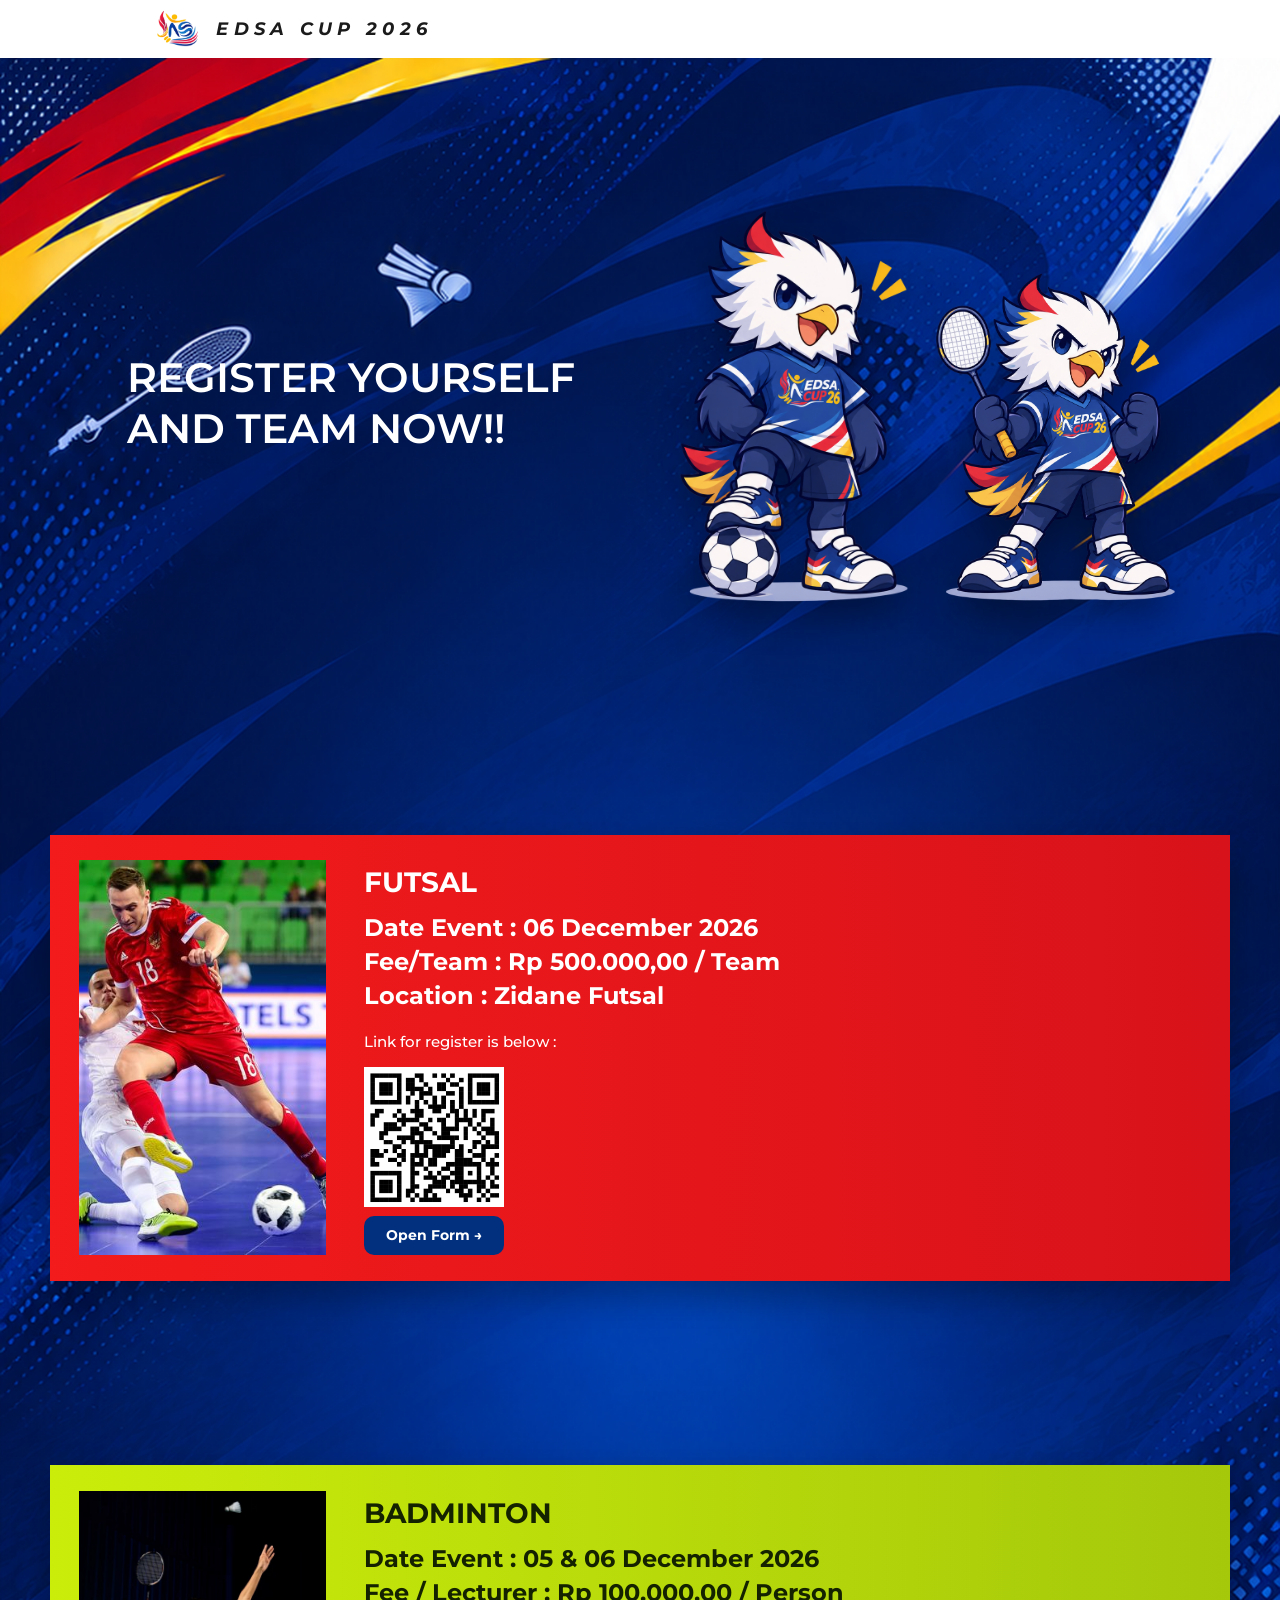
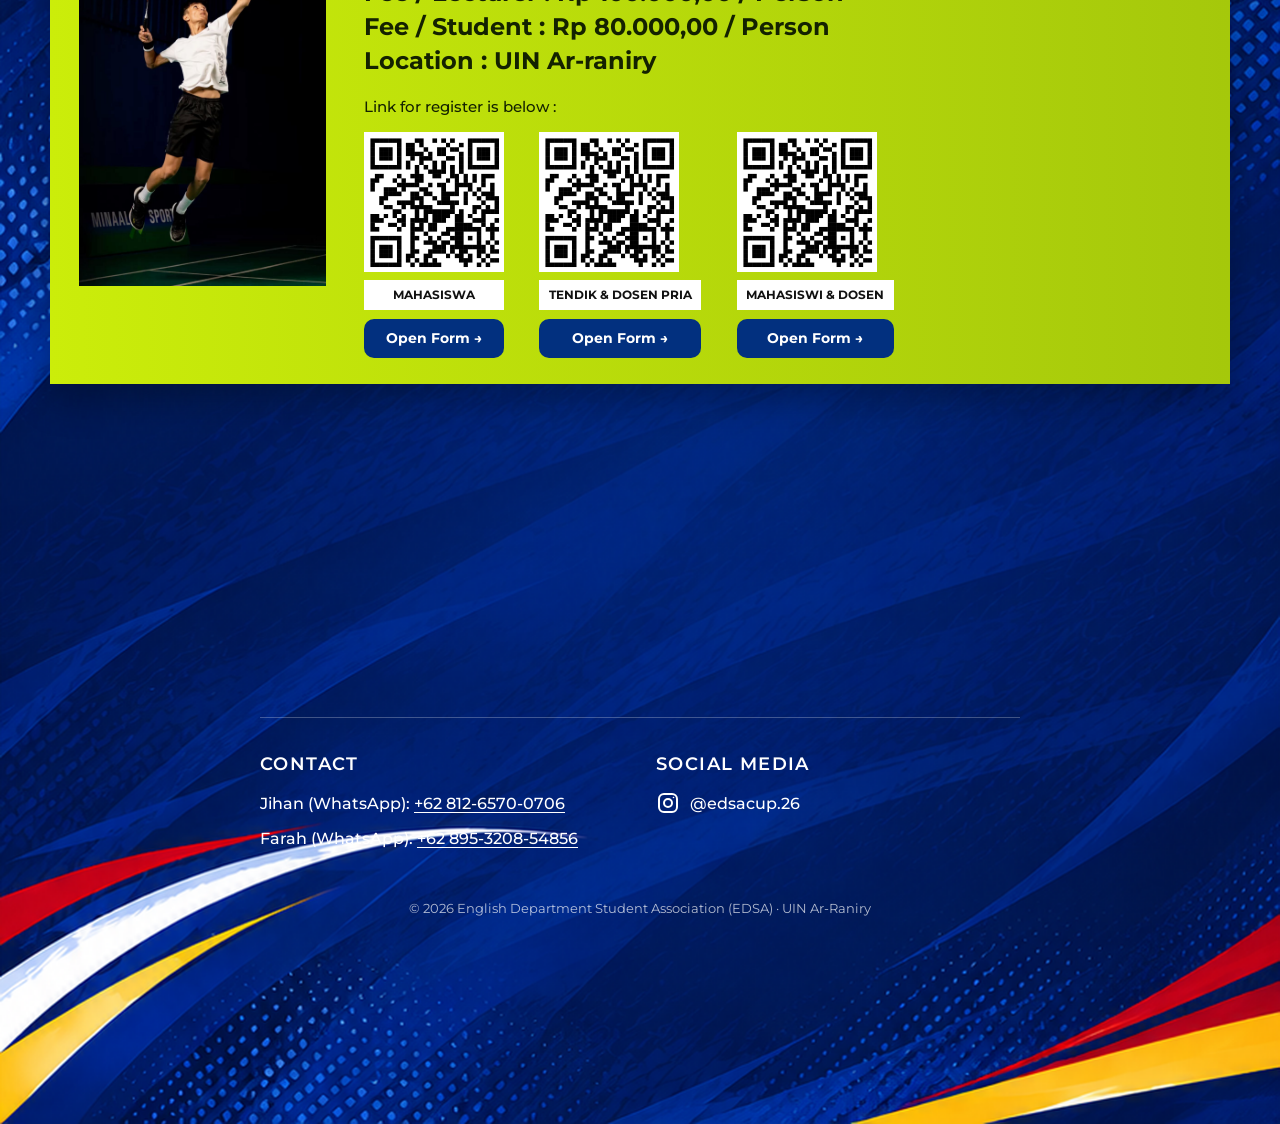
==== register.html @ 4c6a43a2 "Add files via upload" ====
<!DOCTYPE html>
<html lang="en">
<head>
  <meta charset="UTF-8">
  <meta name="viewport" content="width=device-width, initial-scale=1.0">
  <title>Register | EDSA Cup 2026</title>
  <meta name="description" content="Register yourself and your team for EDSA Cup 26 - Futsal and Badminton tournament.">
  <link rel="icon" href="Picture/Logo%20only.png">

  <link rel="preconnect" href="https://fonts.googleapis.com">
  <link rel="preconnect" href="https://fonts.gstatic.com" crossorigin>
  <link href="https://fonts.googleapis.com/css2?family=Montserrat:ital,wght@0,400;0,500;0,600;0,700;0,800;1,700&display=swap" rel="stylesheet">

  <link rel="stylesheet" href="style.css">
  <link rel="stylesheet" href="register.css">
</head>
<body>

  <!-- NAVBAR (klik logo = kembali ke halaman utama) -->
  <header class="navbar" id="navbar">
    <a href="index.html" class="navbar__brand">
      <img src="Picture/Logo%20only.png" alt="EDSA Cup logo" class="navbar__logo">
      <span class="navbar__title">EDSA CUP 2026</span>
    </a>
  </header>

  <main class="page page--register">

    <!-- HERO -->
    <section class="reg-hero">
      <div class="container reg-hero__inner">
        <h1 class="reg-hero__title reveal">REGISTER YOURSELF AND TEAM NOW!!</h1>

        <div class="reg-hero__eagles reveal">
          <img src="Picture/eagle%20ball.png" alt="EDSA Cup eagle mascot with a futsal ball" class="eagle eagle--ball">
          <img src="Picture/eagle%20badminton.png" alt="EDSA Cup eagle mascot with a badminton racket" class="eagle eagle--badminton">
        </div>
      </div>
    </section>

    <!-- COMPETITIONS -->
    <section class="reg-section reg-section--futsal">
      <div class="container">

        <!-- FUTSAL -->
        <article class="reg-card reg-card--futsal reveal" id="futsal">
          <img src="Picture/futsal.jpg" alt="Futsal player" class="reg-card__img">

          <div class="reg-card__body">
            <h2 class="reg-card__title">FUTSAL</h2>
            <p class="reg-card__line">Date Event : 06 December 2026</p>
            <p class="reg-card__line">Fee/Team : Rp 500.000,00 / Team</p>
            <p class="reg-card__line">Location : Zidane Futsal</p>

            <p class="reg-card__hint">Link for register is below :</p>

            <div class="qr-group">
              <div class="qr-item">
                <a class="qr-item__code" href="https://forms.gle/BmJQwj8B6Z753ERd7" target="_blank" rel="noopener noreferrer" aria-label="Open the futsal registration form">
                  <img src="Picture/fustal.png" alt="QR code for the futsal registration form">
                </a>
                <a class="qr-item__btn" href="https://forms.gle/BmJQwj8B6Z753ERd7" target="_blank" rel="noopener noreferrer">Open Form &rarr;</a>
              </div>
            </div>
          </div>
        </article>

      </div>
    </section>

    <section class="reg-section reg-section--badminton">
      <div class="container">

        <!-- BADMINTON -->
        <article class="reg-card reg-card--badminton reveal" id="badminton">
          <img src="Picture/badminton.jpg" alt="Badminton player" class="reg-card__img">

          <div class="reg-card__body">
            <h2 class="reg-card__title">BADMINTON</h2>
            <p class="reg-card__line">Date Event : 05 &amp; 06 December 2026</p>
            <p class="reg-card__line">Fee / Lecturer : Rp 100.000,00 / Person</p>
            <p class="reg-card__line">Fee / Student : Rp 80.000,00 / Person</p>
            <p class="reg-card__line">Location : UIN Ar-raniry</p>

            <p class="reg-card__hint">Link for register is below :</p>

            <div class="qr-group">
              <!-- 1. Mahasiswa -->
              <div class="qr-item">
                <a class="qr-item__code" href="https://forms.gle/Wh4Ls9g2iyHeZZzT7" target="_blank" rel="noopener noreferrer" aria-label="Open the registration form for Mahasiswa">
                  <img src="Picture/MAHASISWA.png" alt="QR code for the Mahasiswa registration form">
                </a>
                <span class="qr-item__label">MAHASISWA</span>
                <a class="qr-item__btn" href="https://forms.gle/Wh4Ls9g2iyHeZZzT7" target="_blank" rel="noopener noreferrer">Open Form &rarr;</a>
              </div>

              <!-- 2. Tendik & Dosen Pria -->
              <div class="qr-item">
                <a class="qr-item__code" href="https://forms.gle/krANKop5i1KvjSXS6" target="_blank" rel="noopener noreferrer" aria-label="Open the registration form for Tendik and Dosen Pria">
                  <img src="Picture/DOSEN%20DAN%20TENDIK.png" alt="QR code for the Tendik and Dosen Pria registration form">
                </a>
                <span class="qr-item__label">TENDIK &amp; DOSEN PRIA</span>
                <a class="qr-item__btn" href="https://forms.gle/krANKop5i1KvjSXS6" target="_blank" rel="noopener noreferrer">Open Form &rarr;</a>
              </div>

              <!-- 3. Mahasiswi & Dosen -->
              <div class="qr-item">
                <a class="qr-item__code" href="https://forms.gle/it4MQAWgKXTfe8nGA" target="_blank" rel="noopener noreferrer" aria-label="Open the registration form for Mahasiswi and Dosen">
                  <img src="Picture/mahasiswi%20dan%20dosen.png" alt="QR code for the Mahasiswi and Dosen registration form">
                </a>
                <span class="qr-item__label">MAHASISWI &amp; DOSEN</span>
                <a class="qr-item__btn" href="https://forms.gle/it4MQAWgKXTfe8nGA" target="_blank" rel="noopener noreferrer">Open Form &rarr;</a>
              </div>
            </div>
          </div>
        </article>

      </div>
    </section>

    <!-- FOOTER: contact only -->
    <footer class="footer" id="contact">
      <div class="container footer__inner">
        <div class="footer__info">
          <div class="footer__col">
            <h3 class="footer__heading">CONTACT</h3>
            <ul class="contact-list" id="contact-list">
              <!-- Diisi otomatis dari script.js (CONFIG.contacts) -->
            </ul>
          </div>

          <div class="footer__col">
            <h3 class="footer__heading">SOCIAL MEDIA</h3>
            <ul class="contact-list">
              <li>
                <a href="#" class="social-link" id="instagram-link" target="_blank" rel="noopener noreferrer">
                  <svg class="social-link__icon" viewBox="0 0 24 24" fill="none" stroke="currentColor" stroke-width="2" stroke-linecap="round" stroke-linejoin="round" aria-hidden="true">
                    <rect x="3" y="3" width="18" height="18" rx="5"></rect>
                    <circle cx="12" cy="12" r="4"></circle>
                    <circle cx="17.5" cy="6.5" r="0.8" fill="currentColor" stroke="none"></circle>
                  </svg>
                  <span id="instagram-text">Instagram</span>
                </a>
              </li>
            </ul>
          </div>
        </div>

        <p class="footer__copy">&copy; 2026 English Department Student Association (EDSA) &middot; UIN Ar-Raniry</p>
      </div>
    </footer>

  </main>

  <!-- script.js yang sama dengan halaman utama (isi contact & Instagram diambil dari CONFIG di sana) -->
  <script src="script.js"></script>
</body>
</html>
---- style.css ----
/* ==========================================================
   EDSA CUP 2026 - style.css
   ========================================================== */

:root {
  --blue-dark: #02307f;
  --blue: #0a3fa5;
  --blue-light: #5d7fb8;
  --purple: #4b3f9a;
  --purple-hover: #5c4fb5;
  --red: #f81414;
  --lime: #dcf50c;
  --white: #ffffff;
  --radius: 18px;
  --nav-h: 58px;
  --font: "Montserrat", system-ui, -apple-system, "Segoe UI", sans-serif;
}

*,
*::before,
*::after {
  box-sizing: border-box;
}

html {
  scroll-behavior: smooth;
  scroll-padding-top: var(--nav-h);
}

body {
  margin: 0;
  font-family: var(--font);
  color: var(--white);
  background: var(--blue-dark);
  line-height: 1.6;
  -webkit-font-smoothing: antialiased;
}

img {
  max-width: 100%;
  display: block;
}

p {
  margin: 0 0 0.6rem;
}

.container {
  width: min(1180px, 100% - 3rem);
  margin-inline: auto;
}

.section-title {
  font-size: clamp(1.4rem, 2.6vw, 2rem);
  font-weight: 600;
  letter-spacing: 0.01em;
  margin: 0 0 1.4rem;
}

/* ---------- INTRO VIDEO ---------- */
body.is-intro {
  overflow: hidden;
}

.intro {
  position: fixed;
  inset: 0;
  height: 100vh;
  height: 100dvh;
  z-index: 300;
  background: #ffffff; /* samakan dengan warna background videonya */
  display: flex;
  align-items: center;
  justify-content: center;
  transition: transform 0.95s cubic-bezier(0.77, 0, 0.18, 1);
  will-change: transform;
}

.intro.is-hidden {
  transform: translateY(-100%);
  pointer-events: none;
}

.intro__video {
  width: 100%;
  height: 100%;
  object-fit: cover; /* video memenuhi seluruh layar, tanpa garis/pinggiran */
}

/* tombol skip disembunyikan */
.intro__skip {
  display: none;
}

/* ---------- NAVBAR ---------- */
.navbar {
  position: fixed;
  inset: 0 0 auto 0;
  height: var(--nav-h);
  background: var(--white);
  display: flex;
  align-items: center;
  z-index: 100;
  transition: box-shadow 0.3s ease;
}

.navbar.is-scrolled {
  box-shadow: 0 4px 18px rgba(0, 0, 0, 0.25);
}

.navbar__brand {
  display: flex;
  align-items: center;
  gap: 0.9rem;
  margin-left: clamp(1rem, 12vw, 170px);
  text-decoration: none;
}

.navbar__logo {
  height: 40px;
  width: auto;
}

.navbar__title {
  color: #1b1b1b;
  font-weight: 700;
  font-style: italic;
  font-size: 1.1rem;
  letter-spacing: 0.3em;
}

/* ---------- PAGE BACKGROUND ---------- */
/* Tiap section punya background sendiri (frame 1920x1000, rasio 1.92:1).
   min-height: 52.08vw = tinggi frame asli, jadi gambar tampil utuh dan
   sambungan antar section tetap pas. */
.page {
  padding-top: var(--nav-h);
  background-color: var(--blue-dark);
}

.hero,
.about,
.competition,
.footer {
  background-color: var(--blue-dark);
  background-repeat: no-repeat;
  background-position: center;
  background-size: cover;
}

.hero {
  background-image: url("Background/bg-hero.png");
}

.about {
  background-image: url("Background/bg-about.png");
}

.competition {
  background-image: url("Background/bg-competition.png");
}

.footer {
  background-image: url("Background/bg-footer.png");
}

/* ---------- HERO ---------- */
.hero {
  position: relative;
  min-height: max(640px, 52.08vw);
  display: flex;
  align-items: center;
  padding: 3rem 0 6rem;
}

.hero__inner {
  width: min(1180px, 100% - 3rem);
  margin-inline: auto;
  display: grid;
  grid-template-columns: 1.5fr 1fr;
  align-items: start;
  gap: 2rem;
}

.hero__main {
  display: flex;
  flex-direction: column;
  align-items: flex-start;
  gap: 2.2rem;
  padding-top: 1rem;
}

.hero__logo {
  width: min(780px, 100%);
  filter: drop-shadow(0 10px 24px rgba(0, 0, 0, 0.3));
}

.btn-register {
  display: inline-block;
  background: var(--purple);
  color: var(--white);
  font-weight: 700;
  font-size: 1.05rem;
  letter-spacing: 0.02em;
  text-decoration: none;
  padding: 0.85rem 2.2rem;
  border-radius: 14px;
  margin-left: 2rem;
  box-shadow: 0 8px 22px rgba(20, 10, 80, 0.35);
  transition: transform 0.2s ease, background 0.2s ease, box-shadow 0.2s ease;
}

.btn-register:hover,
.btn-register:focus-visible {
  background: var(--purple-hover);
  transform: translateY(-3px);
  box-shadow: 0 12px 28px rgba(20, 10, 80, 0.45);
}

/* glass card */
.date-card {
  margin-top: 4.2rem;
  padding: 1.6rem 1.8rem;
  border-radius: 34px;
  background: rgba(255, 255, 255, 0.14);
  border: 1px solid rgba(255, 255, 255, 0.3);
  backdrop-filter: blur(10px);
  -webkit-backdrop-filter: blur(10px);
  box-shadow: 0 10px 30px rgba(0, 0, 0, 0.15);
}

.date-card__title {
  margin: 0 0 0.8rem;
  font-size: 1.6rem;
  font-weight: 600;
}

.date-card p {
  font-size: 0.98rem;
  font-weight: 500;
  margin-bottom: 0.45rem;
}

.date-card__note {
  margin-top: 0.8rem;
}

/* ---------- ABOUT ---------- */
.about {
  min-height: 52.08vw;
  display: flex;
  align-items: center;
  padding: 5rem 0 6rem;
}

.about__inner {
  display: grid;
  grid-template-columns: 1.6fr 1fr;
  align-items: center;
  gap: 2rem;
}

.about__text p {
  font-size: 1.02rem;
  font-weight: 500;
  margin-bottom: 0.4rem;
}

.about__art {
  width: 100%;
  max-width: 380px;
  justify-self: end;
  opacity: 0.75;
}

/* ---------- COMPETITION ---------- */
.competition {
  min-height: 52.08vw;
  display: flex;
  align-items: center;
  padding: 4rem 0 6rem;
}

.comp-grid {
  display: grid;
  grid-template-columns: repeat(2, 1fr);
  gap: 3rem;
}

.comp-card {
  display: flex;
  gap: 1.6rem;
  padding: 1rem;
  min-height: 320px;
  transition: transform 0.25s ease, box-shadow 0.25s ease;
}

.comp-card:hover {
  transform: translateY(-6px);
  box-shadow: 0 18px 36px rgba(0, 0, 0, 0.35);
}

.comp-card--futsal {
  background: var(--red);
}

.comp-card--badminton {
  background: var(--lime);
}

.comp-card__img {
  width: 46%;
  height: 100%;
  min-height: 290px;
  object-fit: cover;
  flex-shrink: 0;
}

.comp-card__body {
  display: flex;
  flex-direction: column;
  align-items: flex-start;
  padding-top: 0.2rem;
}

.comp-card__title {
  margin: 0 0 0.6rem;
  font-size: clamp(1.4rem, 2.4vw, 2rem);
  font-weight: 600;
  color: var(--white);
}

.comp-card__date {
  font-weight: 600;
  margin-bottom: 1.2rem;
}

.comp-card--futsal .comp-card__date {
  color: var(--white);
}

.comp-card--badminton .comp-card__date {
  color: #1a2a00;
}

.comp-card__btn {
  margin-top: auto;
  margin-bottom: 0.4rem;
  display: inline-block;
  padding: 0.6rem 1.5rem;
  border-radius: 12px;
  background: var(--blue-dark);
  color: var(--white);
  font-weight: 700;
  font-size: 0.9rem;
  text-decoration: none;
  transition: transform 0.2s ease, background 0.2s ease;
}

.comp-card__btn:hover,
.comp-card__btn:focus-visible {
  background: var(--purple);
  transform: translateY(-2px);
}

/* ---------- FOOTER ---------- */
.footer {
  min-height: 52.08vw;
  display: flex;
  align-items: center;
  padding: 4rem 0 2rem;
  text-align: center;
}

.footer__inner {
  margin-inline: auto;
}

.footer__inner {
  display: flex;
  flex-direction: column;
  align-items: center;
  gap: 1rem;
}

.footer__logo {
  width: min(280px, 70%);
}

.footer__cta {
  font-size: 1.15rem;
  font-weight: 600;
  margin: 0.4rem 0 0;
}

.footer .btn-register {
  margin-left: 0;
}

.footer__info {
  width: 100%;
  margin-top: 2rem;
  padding-top: 2rem;
  border-top: 1px solid rgba(255, 255, 255, 0.25);
  display: grid;
  grid-template-columns: repeat(2, 1fr);
  gap: 2rem;
  text-align: left;
  max-width: 760px;
}

.footer__heading {
  margin: 0 0 0.8rem;
  font-size: 1.1rem;
  font-weight: 600;
  letter-spacing: 0.08em;
}

.contact-list {
  list-style: none;
  margin: 0;
  padding: 0;
  display: flex;
  flex-direction: column;
  gap: 0.6rem;
  font-weight: 500;
}

.contact-list a {
  color: var(--white);
  text-underline-offset: 3px;
}

.contact-list a:hover,
.contact-list a:focus-visible {
  color: var(--lime);
}

.social-link {
  display: inline-flex;
  align-items: center;
  gap: 0.6rem;
  text-decoration: none;
}

.social-link__icon {
  width: 24px;
  height: 24px;
}

.footer__copy {
  margin-top: 2rem;
  font-size: 0.8rem;
  opacity: 0.7;
}

/* ---------- REVEAL ON SCROLL ---------- */
.reveal {
  opacity: 0;
  transform: translateY(26px);
  transition: opacity 0.7s ease, transform 0.7s ease;
}

.reveal.is-visible {
  opacity: 1;
  transform: none;
}

/* the hover transform on cards should win after reveal */
.comp-card.reveal.is-visible:hover {
  transform: translateY(-6px);
}

/* ---------- RESPONSIVE ---------- */
@media (max-width: 960px) {
  .hero {
    min-height: auto;
    padding-bottom: 4rem;
  }

  .hero__inner,
  .about__inner {
    grid-template-columns: 1fr;
  }

  .hero__main {
    align-items: center;
    text-align: center;
  }

  .btn-register {
    margin-left: 0;
  }

  .date-card {
    margin-top: 1rem;
  }

  .about__art {
    justify-self: center;
    max-width: 300px;
  }

  .comp-grid {
    grid-template-columns: 1fr;
    gap: 2rem;
  }
}

@media (max-width: 600px) {
  .footer__info {
    grid-template-columns: 1fr;
    text-align: center;
  }

  .social-link {
    justify-content: center;
  }
}

@media (max-width: 560px) {
  :root {
    --nav-h: 54px;
  }

  .navbar__brand {
    margin-left: 1rem;
    gap: 0.6rem;
  }

  .navbar__logo {
    height: 34px;
  }

  .navbar__title {
    font-size: 0.9rem;
    letter-spacing: 0.2em;
  }

  .about {
    padding: 3rem 0 4rem;
  }

  .comp-card {
    flex-direction: column;
    min-height: 0;
  }

  .comp-card__img {
    width: 100%;
    height: 240px;
    min-height: 0;
  }

  .comp-card__btn {
    margin-top: 0.4rem;
  }
}

@media (prefers-reduced-motion: reduce) {
  html {
    scroll-behavior: auto;
  }

  .reveal {
    opacity: 1;
    transform: none;
    transition: none;
  }
}
---- register.css ----
/* ==========================================================
   EDSA CUP 2026 - register.css
   Dipakai bersama style.css (navbar, footer, font, reveal).
   ========================================================== */

/* ---------- BACKGROUND (frame 1920x1000, sama seperti halaman utama) ----------
   Urutan frame dari atas ke bawah:
   hero -> futsal -> badminton -> footer
   min-height: 52.08vw = tinggi frame asli, jadi gambar tampil utuh dan
   sambungan antar section tetap pas. */
.page--register {
  background-color: var(--blue-dark);
}

.reg-hero,
.reg-section {
  display: flex;
  align-items: center;
  min-height: 52.08vw;
  background-color: var(--blue-dark);
  background-repeat: no-repeat;
  background-position: center;
  background-size: cover;
}

.reg-hero {
  background-image: url("Background/bg-hero2.png");
  padding: 4.5rem 0 3rem;
}

.reg-section--futsal {
  background-image: url("Background/bg-about.png");
  padding: 4rem 0;
}

.reg-section--badminton {
  background-image: url("Background/bg-competition.png");
  padding: 4rem 0;
}

/* ---------- HERO ---------- */
.reg-hero__inner {
  display: grid;
  grid-template-columns: 1fr 1.1fr;
  align-items: center;
  gap: 2rem;
  min-height: 340px;
}

.reg-hero__title {
  margin: 0;
  max-width: 540px;
  padding-left: clamp(0rem, 6vw, 6rem);
  font-size: clamp(1.7rem, 3.2vw, 2.6rem);
  font-weight: 600;
  line-height: 1.25;
}

.reg-hero__eagles {
  display: flex;
  justify-content: center;
  align-items: flex-end;
}

.eagle {
  width: 50%;
  max-width: 380px;
  height: auto;
  filter: drop-shadow(0 14px 18px rgba(0, 0, 0, 0.35));
}

.eagle--badminton {
  margin-left: -6%;
}

/* ---------- COMPETITION CARDS ---------- */
.reg-card {
  display: grid;
  grid-template-columns: minmax(170px, 22%) 1fr;
  gap: clamp(1.2rem, 3vw, 2.4rem);
  align-items: start;
  padding: 1.6rem 1.8rem;
  scroll-margin-top: calc(var(--nav-h) + 16px);
  box-shadow: 0 16px 34px rgba(0, 0, 0, 0.3);
}

.reg-card--futsal {
  background: linear-gradient(90deg, #f31b1b 0%, #d8121a 100%);
  color: var(--white);
}

.reg-card--badminton {
  background: linear-gradient(90deg, #cbed0a 0%, #a5c80b 100%);
  color: #142200;
}

.reg-card__img {
  width: 100%;
  height: auto;
  aspect-ratio: 5 / 8;
  object-fit: cover;
}

.reg-card__title {
  margin: 0 0 0.3rem;
  font-size: clamp(1.3rem, 2.2vw, 1.8rem);
  font-weight: 700;
}

.reg-card__line {
  margin: 0;
  font-size: clamp(1.05rem, 1.9vw, 1.55rem);
  font-weight: 700;
  line-height: 1.4;
}

.reg-card__hint {
  margin: 1.1rem 0 0.8rem;
  font-size: 0.95rem;
  font-weight: 500;
}

/* ---------- QR + BUTTONS ---------- */
.qr-group {
  display: flex;
  flex-wrap: wrap;
  gap: 1.5rem 2.2rem;
}

.qr-item {
  display: flex;
  flex-direction: column;
  align-items: stretch;
  gap: 0.55rem;
}

.qr-item__code {
  display: block;
  width: 140px;
  line-height: 0;
  background: #ffffff;
  transition: transform 0.2s ease;
}

.qr-item__code:hover,
.qr-item__code:focus-visible {
  transform: scale(1.04);
}

.qr-item__code img {
  width: 100%;
  height: auto;
}

.qr-item__label {
  display: block;
  padding: 0.3rem 0.6rem;
  background: #ffffff;
  color: #111111;
  font-size: 0.78rem;
  font-weight: 700;
  text-align: center;
}

.qr-item__btn {
  display: inline-flex;
  align-items: center;
  justify-content: center;
  padding: 0.55rem 1.1rem;
  border-radius: 10px;
  background: var(--blue-dark);
  color: var(--white);
  font-size: 0.85rem;
  font-weight: 700;
  text-decoration: none;
  white-space: nowrap;
  transition: transform 0.2s ease, background 0.2s ease;
}

.qr-item__btn:hover,
.qr-item__btn:focus-visible {
  background: var(--purple);
  transform: translateY(-2px);
}

/* ---------- RESPONSIVE ---------- */
@media (max-width: 960px) {
  .reg-hero {
    min-height: 0;
  }

  .reg-hero__inner {
    grid-template-columns: 1fr;
    min-height: 0;
    text-align: center;
    justify-items: center;
  }

  .reg-hero__title {
    padding-left: 0;
  }

  .eagle {
    max-width: 260px;
  }
}

@media (max-width: 700px) {
  .reg-hero {
    padding-top: 3rem;
  }

  .reg-card {
    grid-template-columns: 1fr;
    padding: 1.2rem;
  }

  .reg-card__img {
    aspect-ratio: 16 / 10;
    object-position: center 25%;
  }

  .qr-group {
    gap: 1.2rem 1.4rem;
  }

  .qr-item__code {
    width: 128px;
  }
}

@media (prefers-reduced-motion: reduce) {
  .qr-item__code,
  .qr-item__btn {
    transition: none;
  }
}
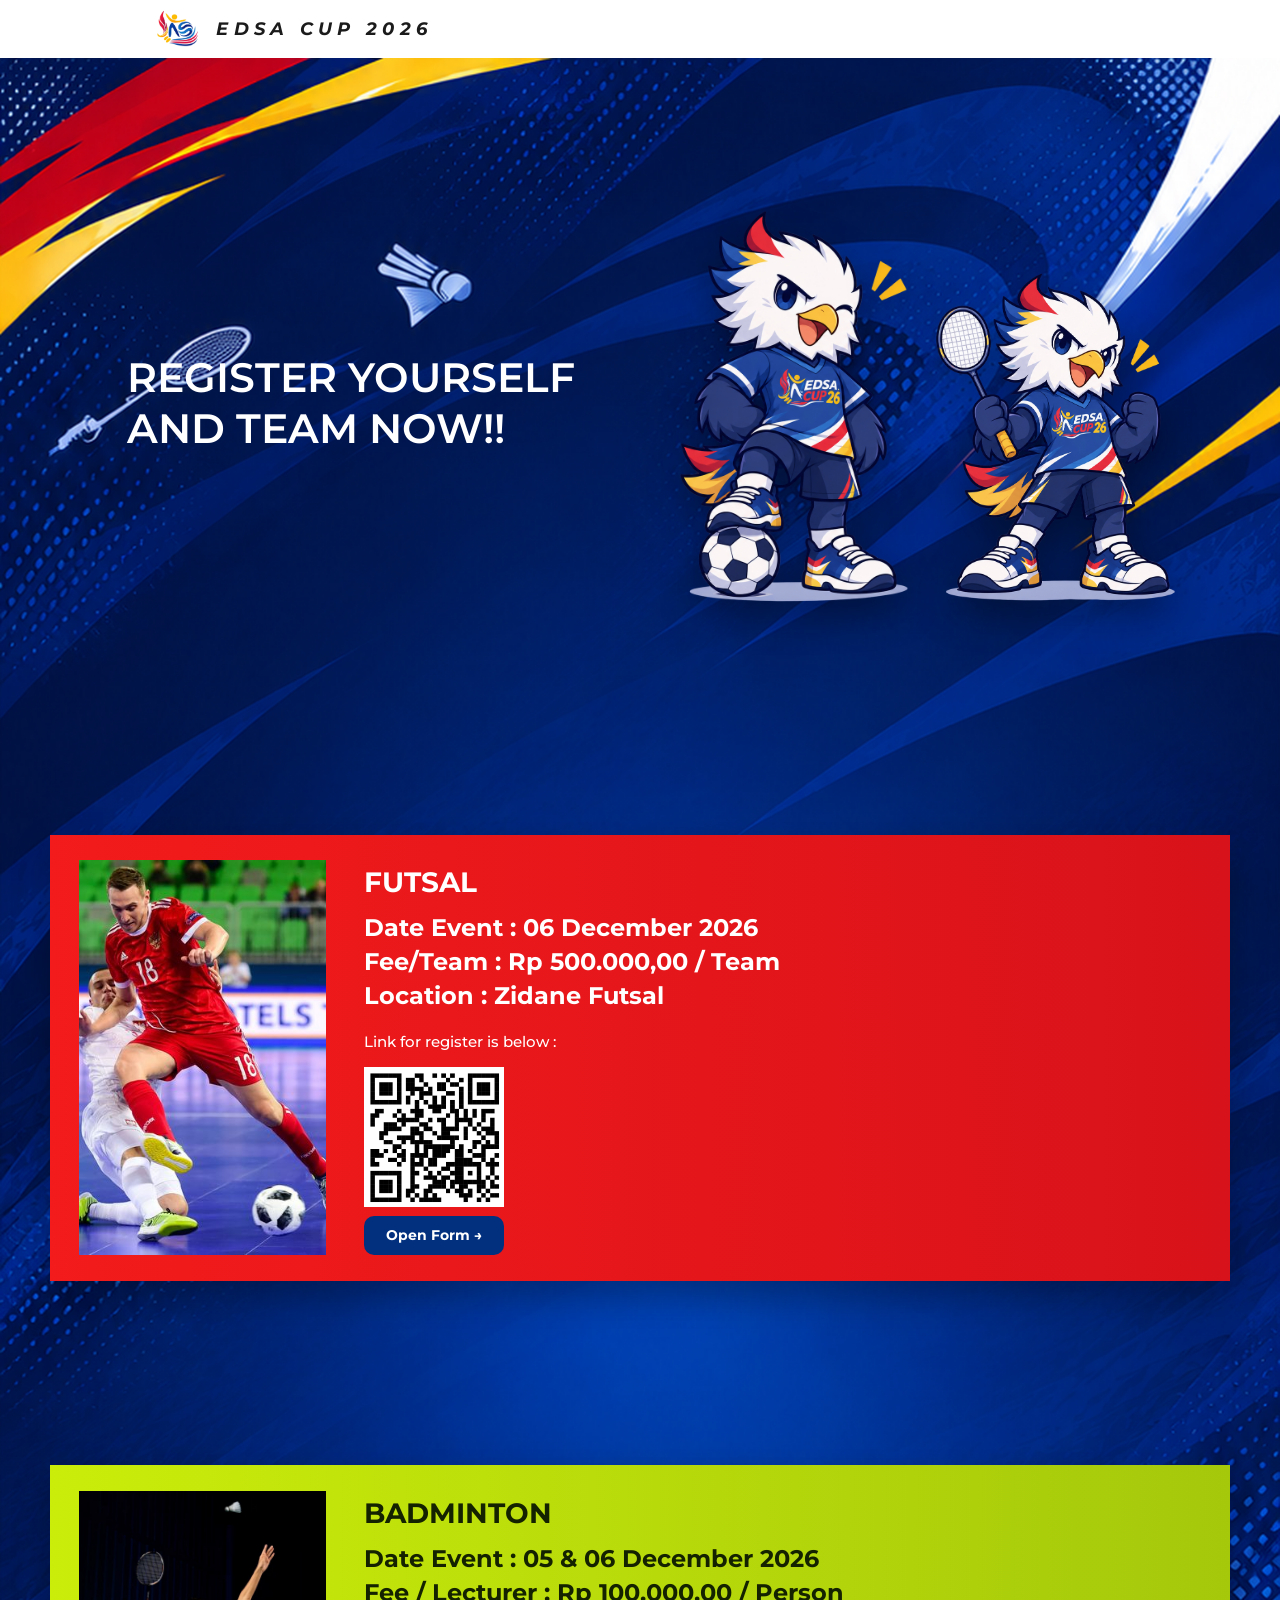
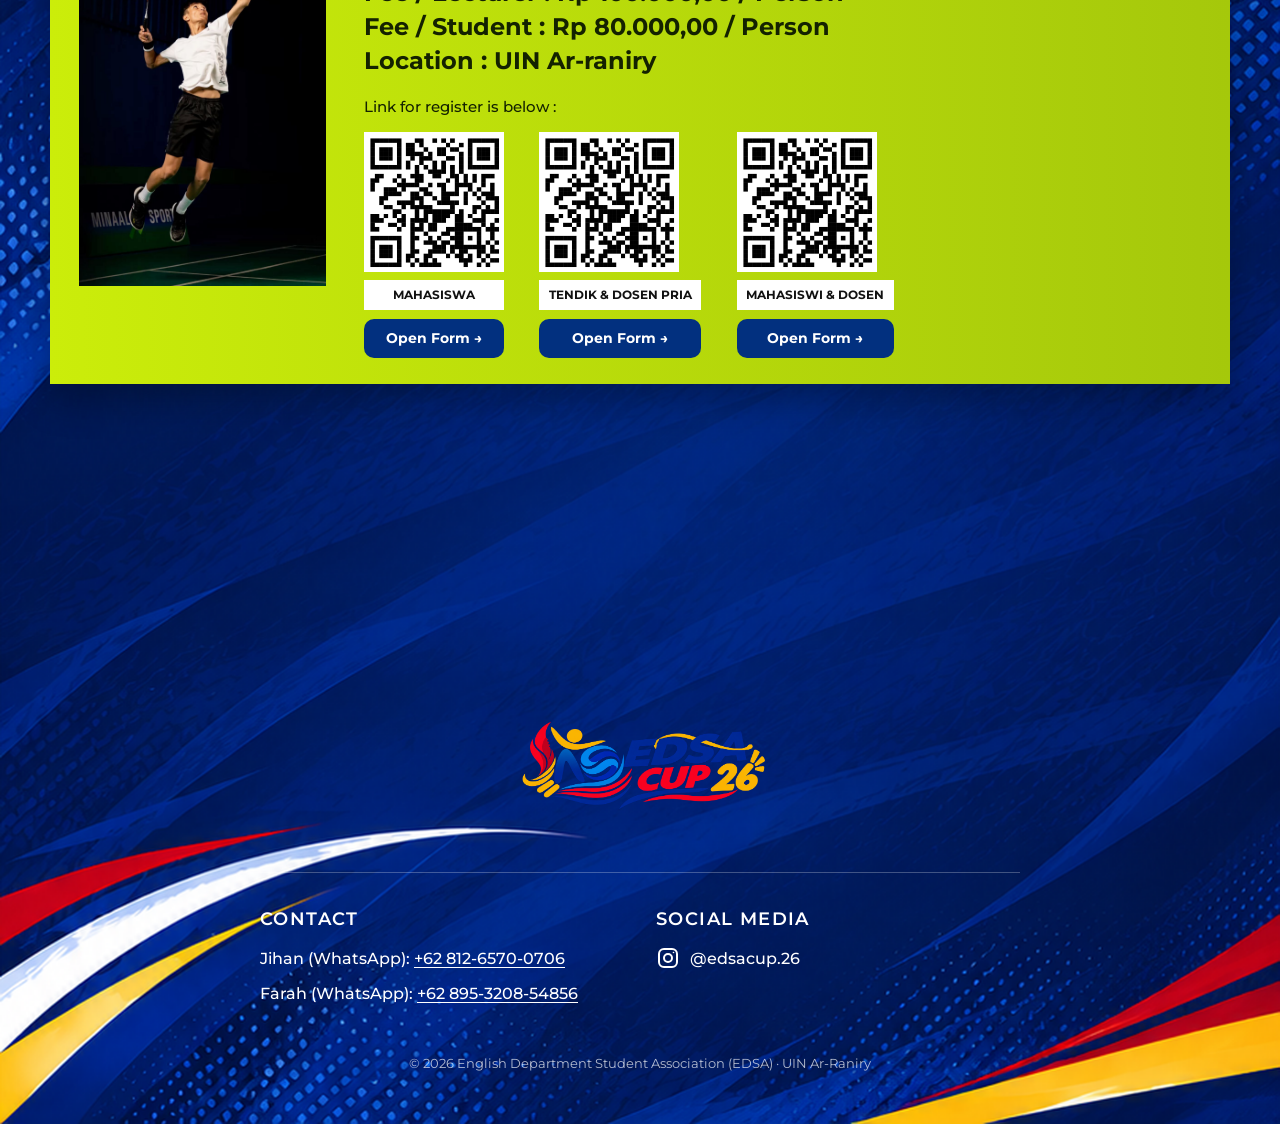
==== commit 35b73c62: "lot of change" ====
--- a/register.html
+++ b/register.html
@@ -121,6 +121,8 @@
     <!-- FOOTER: contact only -->
     <footer class="footer" id="contact">
       <div class="container footer__inner">
+        <img src="Picture/Edsa%20cup.png" alt="EDSA Cup 26" class="footer__logo">
+
         <div class="footer__info">
           <div class="footer__col">
             <h3 class="footer__heading">CONTACT</h3>
--- a/style.css
+++ b/style.css
@@ -114,6 +114,29 @@
   gap: 0.9rem;
   margin-left: clamp(1rem, 12vw, 170px);
   text-decoration: none;
+}
+
+.navbar__nav {
+  display: flex;
+  align-items: center;
+  gap: clamp(1rem, 2.5vw, 2.5rem);
+  margin-left: auto;
+  margin-right: clamp(1rem, 12vw, 170px);
+}
+
+.navbar__link {
+  color: #1b1b1b;
+  font-size: 0.95rem;
+  font-weight: 700;
+  text-decoration: none;
+  text-transform: uppercase;
+  letter-spacing: 0.08em;
+  transition: color 0.2s ease;
+}
+
+.navbar__link:hover,
+.navbar__link:focus-visible {
+  color: var(--blue);
 }
 
 .navbar__logo {
@@ -367,8 +390,8 @@
 .footer {
   min-height: 52.08vw;
   display: flex;
-  align-items: center;
-  padding: 4rem 0 2rem;
+  align-items: flex-end;
+  padding: 4rem 0 2.5rem;
   text-align: center;
 }
 
@@ -524,8 +547,19 @@
   }
 
   .navbar__brand {
-    margin-left: 1rem;
-    gap: 0.6rem;
+    margin-left: 0.75rem;
+    gap: 0.45rem;
+  }
+
+  .navbar__nav {
+    gap: 0.55rem;
+    margin-left: auto;
+    margin-right: 0.75rem;
+  }
+
+  .navbar__link {
+    font-size: 0.65rem;
+    letter-spacing: 0.02em;
   }
 
   .navbar__logo {
@@ -533,8 +567,7 @@
   }
 
   .navbar__title {
-    font-size: 0.9rem;
-    letter-spacing: 0.2em;
+    display: none;
   }
 
   .about {
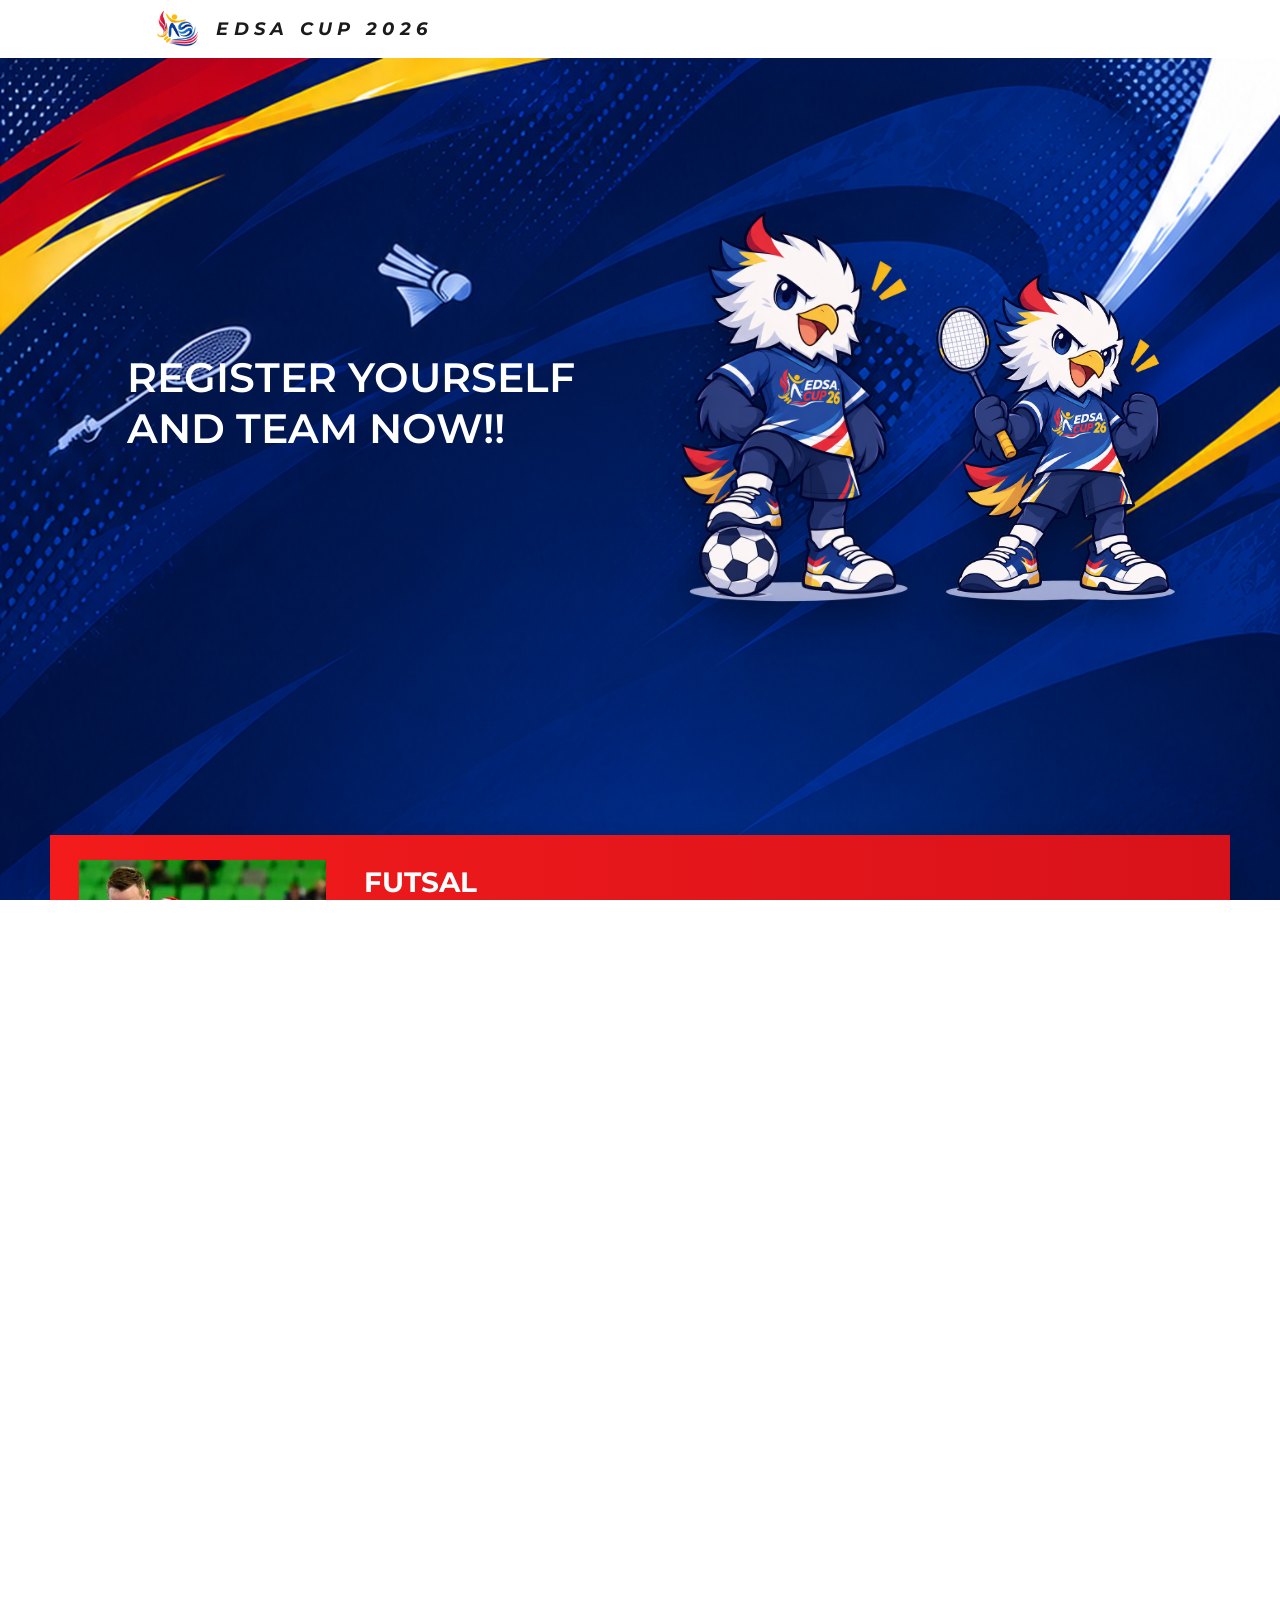
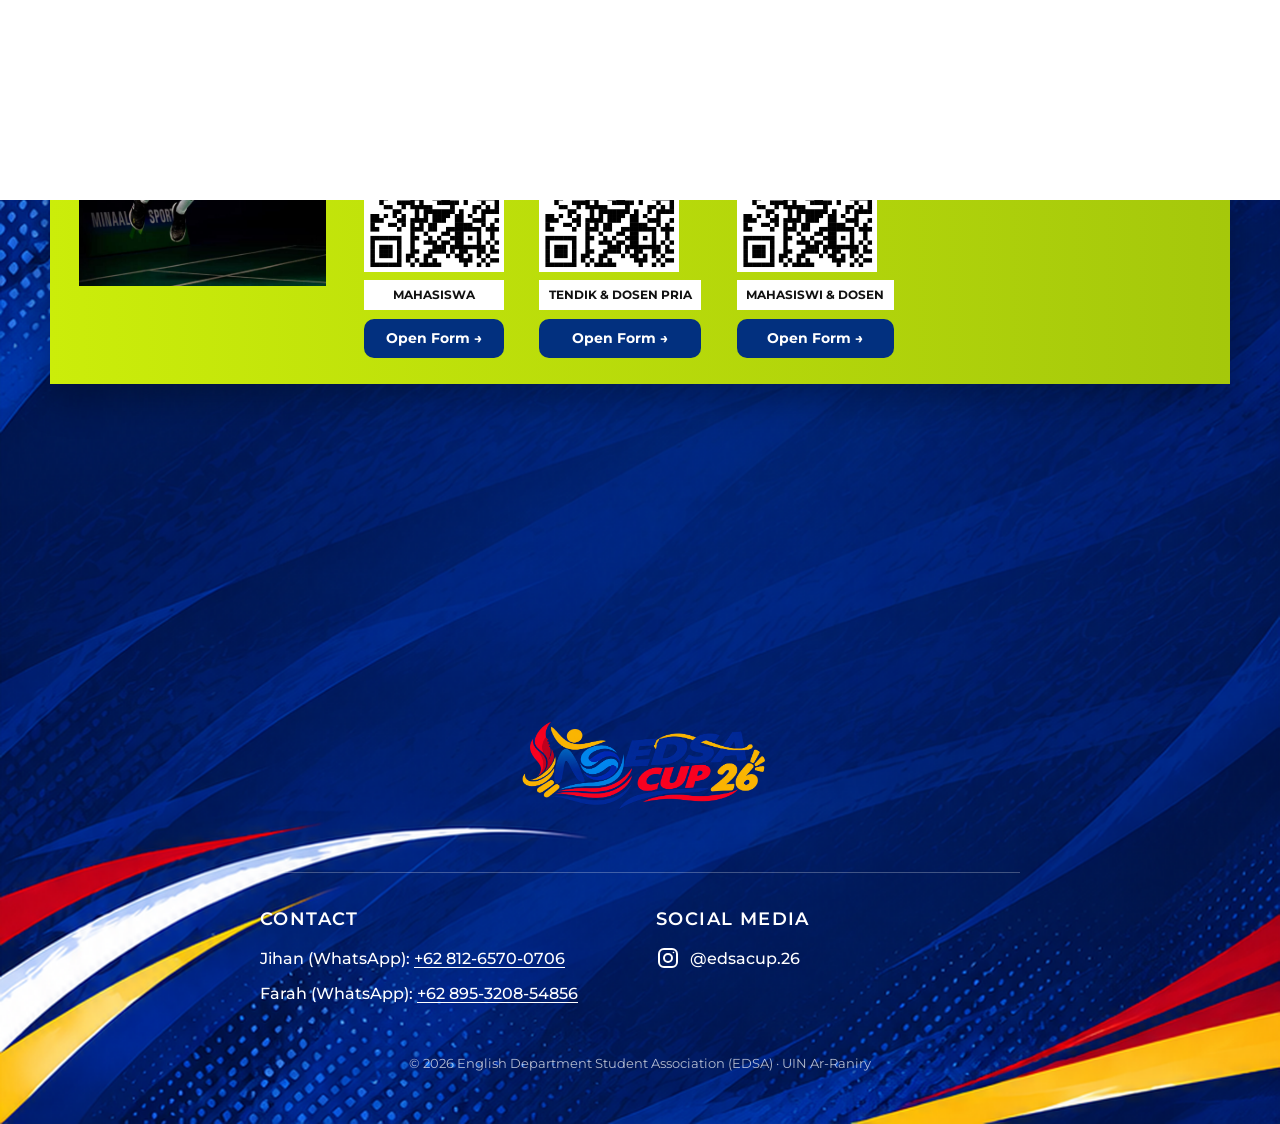
==== commit 534f4cd0: "fix bg mobile size and change date event" ====
--- a/register.html
+++ b/register.html
@@ -48,7 +48,7 @@
 
           <div class="reg-card__body">
             <h2 class="reg-card__title">FUTSAL</h2>
-            <p class="reg-card__line">Date Event : 06 December 2026</p>
+            <p class="reg-card__line">Date Event : 12 December 2026</p>
             <p class="reg-card__line">Fee/Team : Rp 500.000,00 / Team</p>
             <p class="reg-card__line">Location : Zidane Futsal</p>
 
@@ -77,7 +77,7 @@
 
           <div class="reg-card__body">
             <h2 class="reg-card__title">BADMINTON</h2>
-            <p class="reg-card__line">Date Event : 05 &amp; 06 December 2026</p>
+            <p class="reg-card__line">Date Event : 12 &amp; 13 December 2026</p>
             <p class="reg-card__line">Fee / Lecturer : Rp 100.000,00 / Person</p>
             <p class="reg-card__line">Fee / Student : Rp 80.000,00 / Person</p>
             <p class="reg-card__line">Location : UIN Ar-raniry</p>
--- a/style.css
+++ b/style.css
@@ -68,7 +68,7 @@
   height: 100vh;
   height: 100dvh;
   z-index: 300;
-  background: #ffffff; /* samakan dengan warna background videonya */
+  background: #fcfffc; /* sama persis dengan warna latar videonya saat tampil di browser */
   display: flex;
   align-items: center;
   justify-content: center;
@@ -87,9 +87,92 @@
   object-fit: cover; /* video memenuhi seluruh layar, tanpa garis/pinggiran */
 }
 
+/* HP posisi tegak: video 16:9 kalau di-cover akan terpotong parah (logo kepotong).
+   Tampilkan utuh; sisa atas-bawah sewarna dengan latar video, jadi tidak ada garis. */
+@media (orientation: portrait) {
+  .intro__video {
+    object-fit: contain;
+    transform: scale(1.18);
+  }
+}
+
 /* tombol skip disembunyikan */
 .intro__skip {
   display: none;
+}
+
+/* ---------- PAGE TRANSITION (layar putih slide antar halaman) ----------
+   Maju  : putih naik dari bawah -> di halaman baru slide ke ATAS
+   Balik : putih turun dari atas -> di halaman baru slide ke BAWAH
+   ::before = layar putih saat halaman baru dibuka
+   ::after  = layar putih yang menutup saat pindah halaman */
+body::before,
+body::after {
+  content: "";
+  position: fixed;
+  inset: 0;
+  z-index: 500;
+  background: #ffffff;
+  pointer-events: none;
+  transition: transform 0.8s cubic-bezier(0.77, 0, 0.18, 1);
+  will-change: transform;
+}
+
+/* --- masuk (halaman baru dibuka) --- */
+body::before {
+  transform: translateY(0);
+  animation: wipeFailsafe 0.01s linear 4s forwards; /* pengaman kalau JS gagal jalan */
+}
+
+body.wipe-done::before {
+  transform: translateY(-100%);   /* maju: slide ke atas */
+}
+
+body.wipe-back.wipe-done::before {
+  transform: translateY(100%);    /* balik: slide ke bawah */
+}
+
+body.wipe-skip::before {
+  display: none;
+}
+
+/* --- keluar (klik link ke halaman lain) --- */
+body::after {
+  transform: translateY(100%);    /* maju: mulai dari bawah */
+}
+
+body.wipe-from-top::after {
+  transform: translateY(-100%);   /* balik: mulai dari atas */
+}
+
+body.wipe-out::after {
+  transform: translateY(0);       /* menutup layar */
+}
+
+/* halaman dipulihkan dari cache (tombol Back/Forward) dalam keadaan tertutup putih */
+body.wipe-after-up::after {
+  transform: translateY(-100%);
+}
+
+body.wipe-after-down::after {
+  transform: translateY(100%);
+}
+
+body.wipe-reset::after {
+  transition: none;
+}
+
+@keyframes wipeFailsafe {
+  to {
+    visibility: hidden;
+  }
+}
+
+@media (prefers-reduced-motion: reduce) {
+  body::before,
+  body::after {
+    display: none;
+  }
 }
 
 /* ---------- NAVBAR ---------- */
@@ -362,8 +445,20 @@
   color: var(--white);
 }
 
-.comp-card--badminton .comp-card__date {
-  color: #1a2a00;
+.comp-card--futsal .comp-card__description {
+  color: var(--white);
+}
+
+/* kartu Badminton: semua tulisan hitam */
+.comp-card--badminton .comp-card__title,
+.comp-card--badminton .comp-card__date,
+.comp-card--badminton .comp-card__description {
+  color: #000000;
+}
+
+.comp-card__description {
+  margin-top: -0.7rem; /* rapatkan dengan baris tanggal di atasnya */
+  font-weight: 500;
 }
 
 .comp-card__btn {
@@ -452,6 +547,7 @@
 .contact-list a {
   color: var(--white);
   text-underline-offset: 3px;
+  white-space: nowrap; /* nomor telepon tidak terpotong di tanda hubung */
 }
 
 .contact-list a:hover,
@@ -534,10 +630,35 @@
   .footer__info {
     grid-template-columns: 1fr;
     text-align: center;
+    margin-top: 1.5rem;
+    padding: 1.6rem 1.2rem;
+    border: 1px solid rgba(255, 255, 255, 0.2);
+    border-radius: 22px;
+    background: rgba(2, 24, 74, 0.62);
+    -webkit-backdrop-filter: blur(6px);
+    backdrop-filter: blur(6px);
   }
 
   .social-link {
     justify-content: center;
+  }
+}
+
+/* layar sedang (HP miring / tablet kecil): judul dikecilkan supaya tidak menabrak menu */
+@media (max-width: 720px) {
+  .navbar__brand {
+    margin-left: 1.25rem;
+  }
+
+  .navbar__nav {
+    margin-right: 1.25rem;
+    flex-shrink: 0;
+  }
+
+  .navbar__title {
+    white-space: nowrap;
+    font-size: 0.85rem;
+    letter-spacing: 0.12em;
   }
 }
 
@@ -566,8 +687,15 @@
     height: 34px;
   }
 
+  /* judul tetap tampil di HP: ukurannya mengikuti lebar layar supaya muat bersama menu */
   .navbar__title {
-    display: none;
+    font-size: clamp(0.6rem, 2.7vw, 0.85rem);
+    letter-spacing: 0.12em;
+    white-space: nowrap;
+  }
+
+  .navbar__nav {
+    flex-shrink: 0;
   }
 
   .about {
@@ -600,4 +728,28 @@
     transform: none;
     transition: none;
   }
+}
+
+/* ---------- BACKGROUND HP: 4 potongan 1080 x 2200 ditumpuk jadi SATU background menerus ----------
+   Urutan atas -> bawah: m-hero, m-about, m-event, m-footer.
+   Semuanya dipasang di <main>, tiap potongan = 25% tinggi halaman dan selebar layar, jadi
+   sambungan antar potongan selalu pas berapa pun tinggi isi tiap bagian. Bagian-bagian
+   (hero/about/event/footer) dibuat transparan supaya background ini yang terlihat. */
+@media (max-width: 600px) {
+  .page {
+    background-color: #01175f;
+    background-image:
+      url("Background/m-hero.png"),
+      url("Background/m-about.png"),
+      url("Background/m-event.png"),
+      url("Background/m-footer.png");
+    background-repeat: no-repeat;
+    background-size: 100% 25%;
+    background-position: center 0%, center 33.3333%, center 66.6667%, center 100%;
+  }
+
+  .hero, .about, .competition, .footer {
+    background: none;
+    min-height: 0;
+  }
 }
--- a/register.css
+++ b/register.css
@@ -234,4 +234,27 @@
   .qr-item__btn {
     transition: none;
   }
+}
+
+/* ---------- BACKGROUND HP: 4 potongan 1080 x 2200 jadi satu background menerus (lihat style.css) ----------
+   Urutan: m-hero (judul), m-about (Futsal), m-event (Badminton), m-footer. */
+@media (max-width: 600px) {
+  .page--register {
+    background-color: #01175f;
+    background-image:
+      url("Background/m-hero.png"),
+      url("Background/m-about.png"),
+      url("Background/m-event.png"),
+      url("Background/m-footer.png");
+    background-repeat: no-repeat;
+    background-size: 100% 25%;
+    background-position: center 0%, center 33.3333%, center 66.6667%, center 100%;
+  }
+
+  .reg-hero,
+  .reg-section--futsal,
+  .reg-section--badminton {
+    background: none;
+    min-height: 0;
+  }
 }
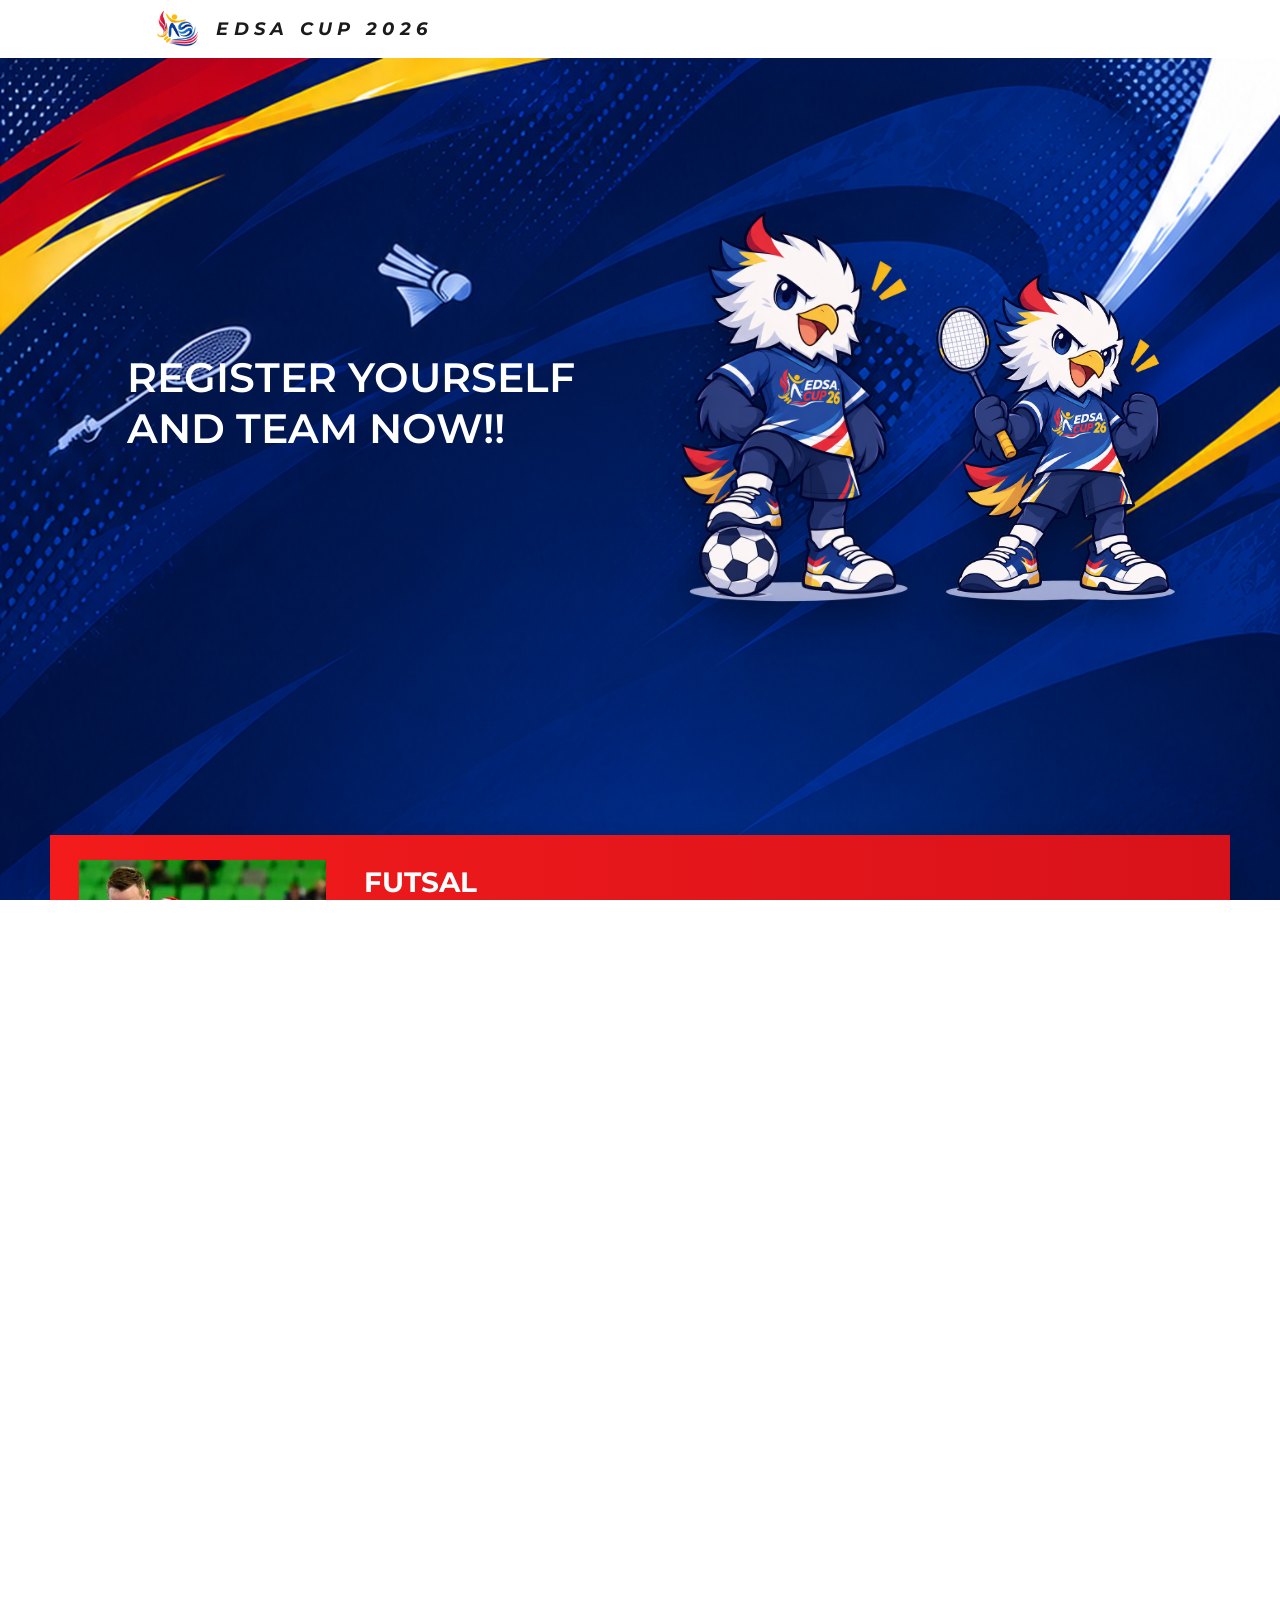
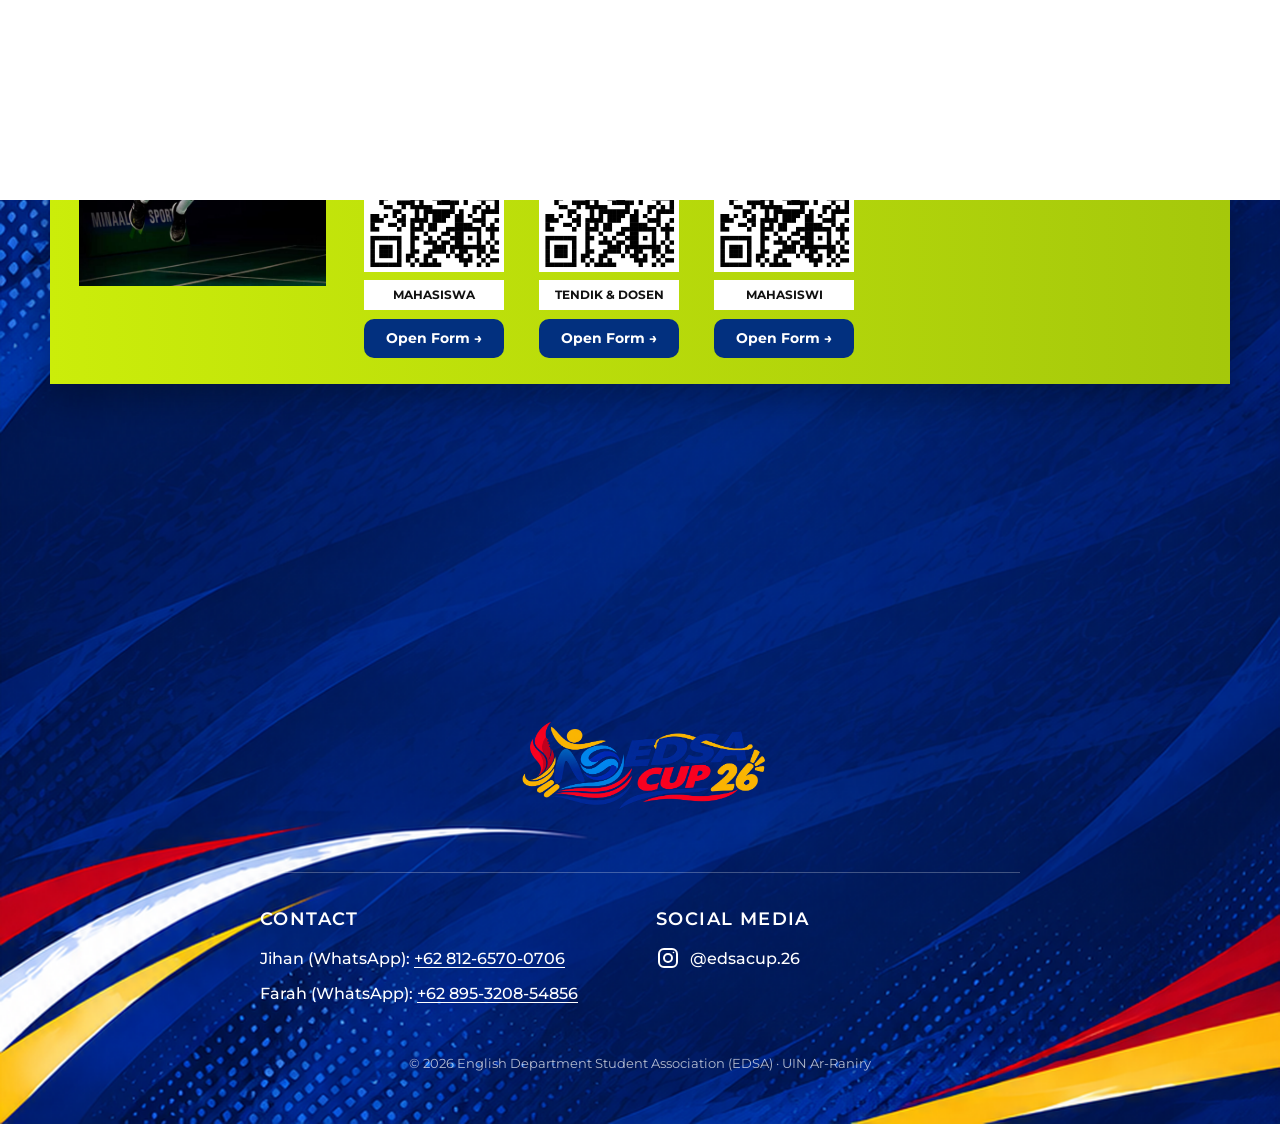
==== commit 5c59059b: "nama" ====
--- a/register.html
+++ b/register.html
@@ -99,7 +99,7 @@
                 <a class="qr-item__code" href="https://forms.gle/krANKop5i1KvjSXS6" target="_blank" rel="noopener noreferrer" aria-label="Open the registration form for Tendik and Dosen Pria">
                   <img src="Picture/DOSEN%20DAN%20TENDIK.png" alt="QR code for the Tendik and Dosen Pria registration form">
                 </a>
-                <span class="qr-item__label">TENDIK &amp; DOSEN PRIA</span>
+                <span class="qr-item__label">TENDIK &amp; DOSEN</span>
                 <a class="qr-item__btn" href="https://forms.gle/krANKop5i1KvjSXS6" target="_blank" rel="noopener noreferrer">Open Form &rarr;</a>
               </div>
 
@@ -108,7 +108,7 @@
                 <a class="qr-item__code" href="https://forms.gle/it4MQAWgKXTfe8nGA" target="_blank" rel="noopener noreferrer" aria-label="Open the registration form for Mahasiswi and Dosen">
                   <img src="Picture/mahasiswi%20dan%20dosen.png" alt="QR code for the Mahasiswi and Dosen registration form">
                 </a>
-                <span class="qr-item__label">MAHASISWI &amp; DOSEN</span>
+                <span class="qr-item__label">MAHASISWI</span>
                 <a class="qr-item__btn" href="https://forms.gle/it4MQAWgKXTfe8nGA" target="_blank" rel="noopener noreferrer">Open Form &rarr;</a>
               </div>
             </div>
